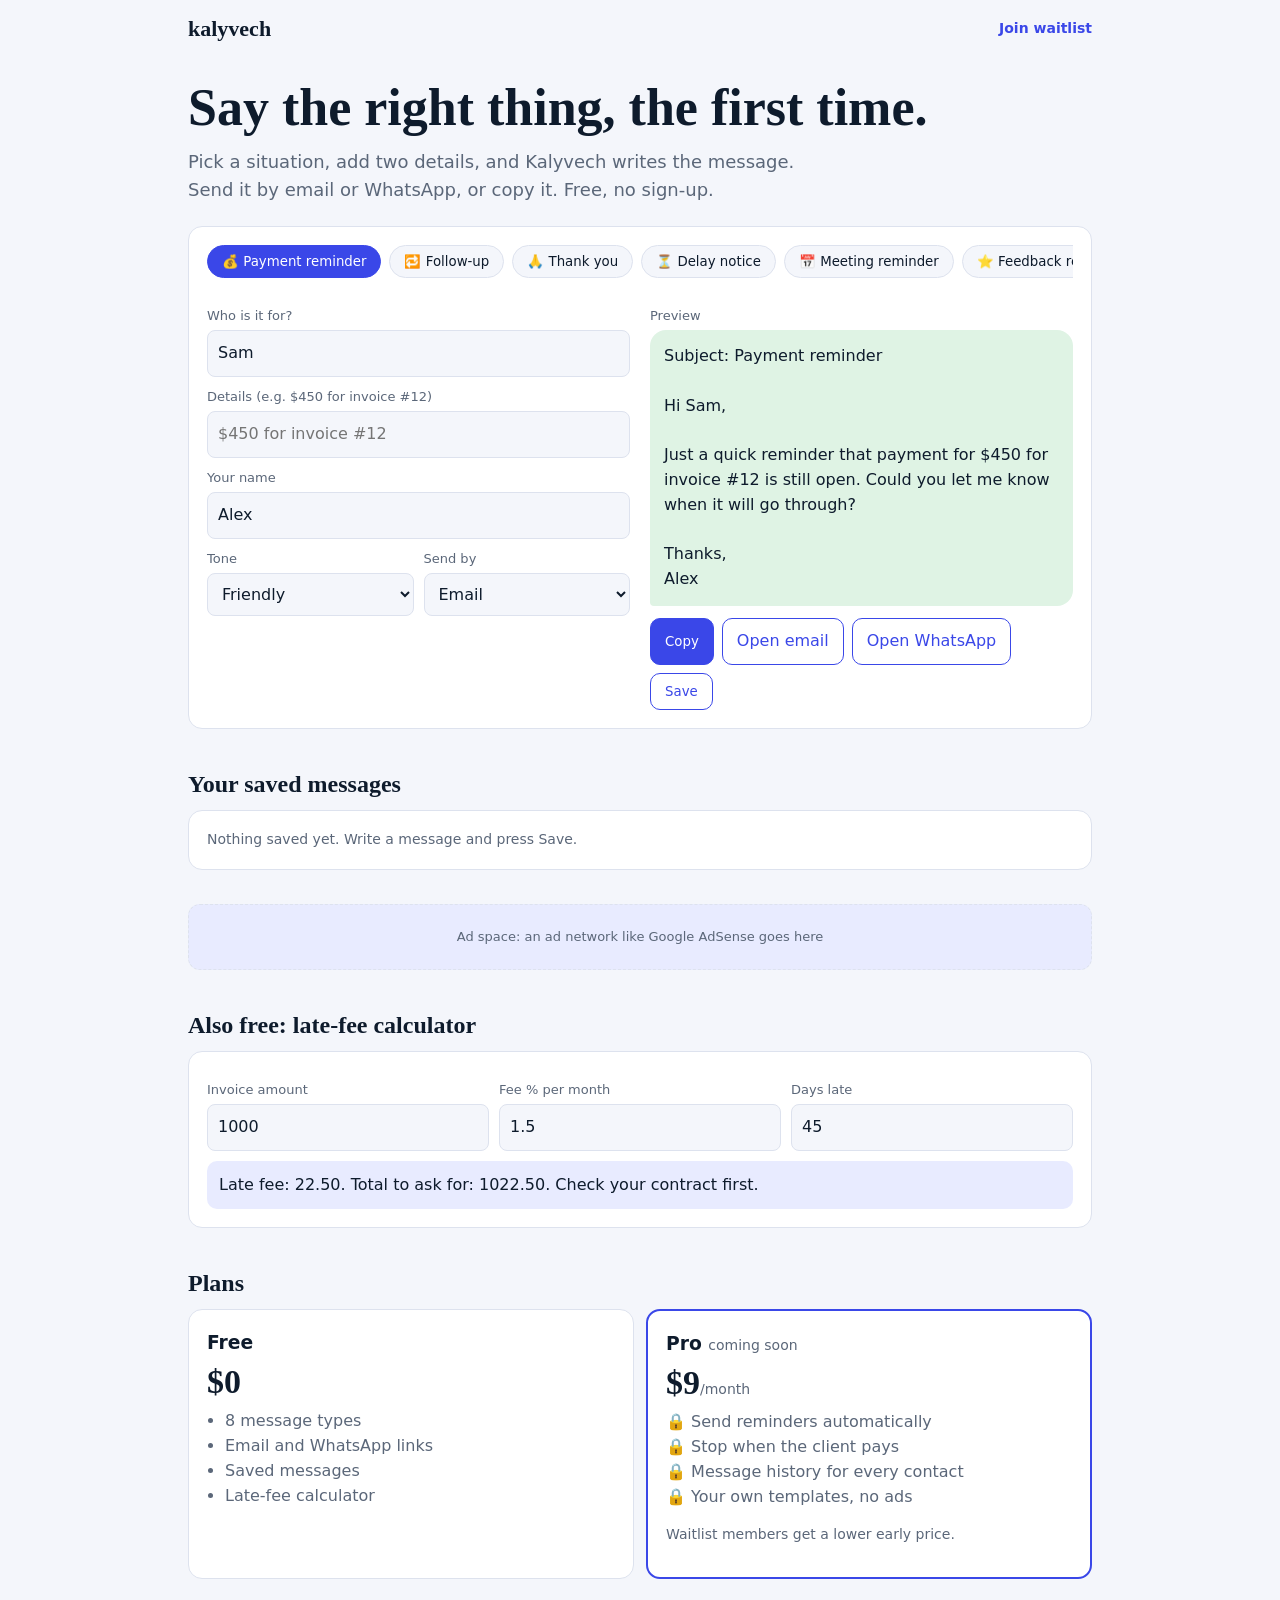
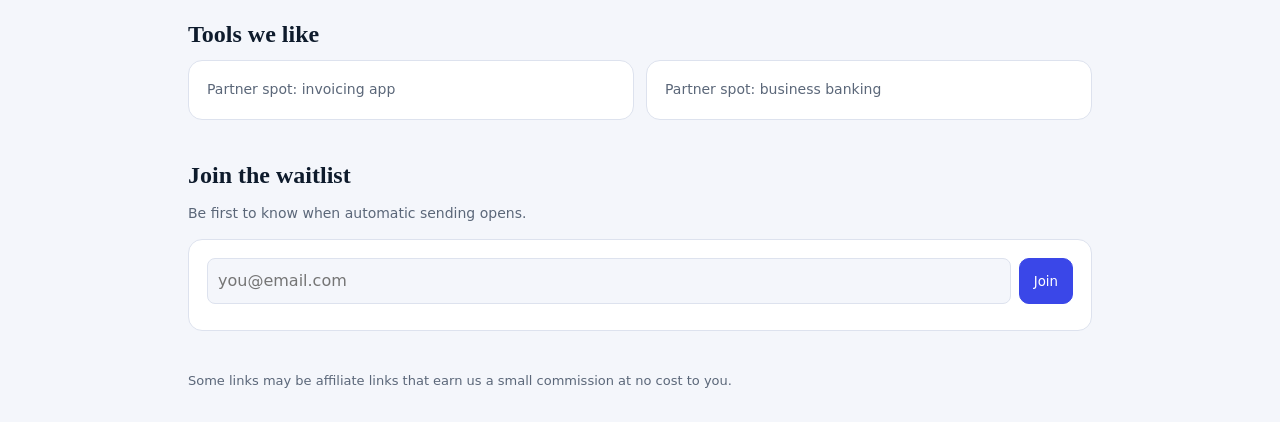
==== index.html @ 541b2f96 "Add files via upload" ====
<!doctype html>
<html lang="en"><head><meta charset="utf-8">
<meta name="viewport" content="width=device-width, initial-scale=1, viewport-fit=cover">
<title>Kalyvech: write the right message in seconds</title>
<meta name="description" content="Free message writer for reminders, follow-ups, thank-yous, invites and more. Copy it or send it by email or WhatsApp.">
<link rel="icon" href="data:image/svg+xml,<svg xmlns=%22http://www.w3.org/2000/svg%22 viewBox=%220 0 100 100%22><text y=%22.9em%22 font-size=%2290%22>💬</text></svg>">
<link rel="stylesheet" href="style.css"></head><body>
<div class="w">
<nav><b>kalyvech</b><a href="#join">Join waitlist</a></nav>
<header><h1>Say the right thing, the first time.</h1>
<p class="l">Pick a situation, add two details, and Kalyvech writes the message. Send it by email or WhatsApp, or copy it. Free, no sign-up.</p></header>

<section class="card" id="app">
<div class="chips" id="chips" role="tablist" aria-label="Message type"></div>
<div class="two">
<div>
<label for="to">Who is it for?</label><input id="to" value="Sam">
<label for="det" id="detl">Details</label><input id="det">
<label for="me">Your name</label><input id="me" value="Alex">
<div class="r2"><div><label for="tone">Tone</label><select id="tone"><option value="0">Friendly</option><option value="1">Professional</option><option value="2">Short and direct</option></select></div>
<div><label for="ch">Send by</label><select id="ch"><option value="email">Email</option><option value="wa">WhatsApp / text</option></select></div></div>
</div>
<div><label>Preview</label><div class="bubble" id="out" aria-live="polite"></div>
<div class="acts"><button class="btn" id="cp">Copy</button><a class="btn o" id="em" target="_blank" rel="noopener">Open email</a><a class="btn o" id="wa" target="_blank" rel="noopener">Open WhatsApp</a><button class="btn o" id="sv">Save</button></div></div>
</div></section>

<section><h2>Your saved messages</h2><div id="lib" class="card"></div></section>

<div class="ad">Ad space: an ad network like Google AdSense goes here</div>

<section><h2>Also free: late-fee calculator</h2>
<div class="card r3"><div><label for="la">Invoice amount</label><input id="la" type="number" value="1000"></div><div><label for="lp">Fee % per month</label><input id="lp" type="number" value="1.5" step="0.1"></div><div><label for="ld">Days late</label><input id="ld" type="number" value="45"></div>
<div class="res" id="fee"></div></div></section>

<section><h2>Plans</h2><div class="plans">
<div class="card"><h3>Free</h3><p class="pr">$0</p><ul><li>8 message types</li><li>Email and WhatsApp links</li><li>Saved messages</li><li>Late-fee calculator</li></ul></div>
<div class="card pro"><h3>Pro <small>coming soon</small></h3><p class="pr">$9<small>/month</small></p><ul class="lk"><li>Send reminders automatically</li><li>Stop when the client pays</li><li>Message history for every contact</li><li>Your own templates, no ads</li></ul><p class="m">Waitlist members get a lower early price.</p></div></div></section>

<section><h2>Tools we like</h2><div class="plans"><div class="card m">Partner spot: invoicing app</div><div class="card m">Partner spot: business banking</div></div></section>

<section id="join"><h2>Join the waitlist</h2><p class="m">Be first to know when automatic sending opens.</p>
<form id="wf" method="post" class="card frm"><input name="email" type="email" required placeholder="you@email.com" aria-label="Email"><button class="btn" type="submit">Join</button><p id="wm" class="m"></p></form></section>
<footer>Some links may be affiliate links that earn us a small commission at no cost to you.</footer>
</div><script src="script.js"></script></body></html>
---- style.css ----
:root{--bg:#f4f6fb;--card:#fff;--ink:#0e1b2c;--m:#5b6779;--a:#3a47e8;--at:#fff;--t:#e8ebff;--b:#dde2ee;--bub:#dff3e4;box-sizing:border-box;padding-top:env(safe-area-inset-top,0px);padding-bottom:env(safe-area-inset-bottom,0px)}
@media(prefers-color-scheme:dark){:root:not([data-theme="light"]){--bg:#0d1320;--card:#161e30;--ink:#eef1f8;--m:#98a3b8;--a:#8e98ff;--at:#0d1320;--t:#222b4a;--b:#2a3550;--bub:#1f3a2c}}
:root[data-theme="dark"]{--bg:#0d1320;--card:#161e30;--ink:#eef1f8;--m:#98a3b8;--a:#8e98ff;--at:#0d1320;--t:#222b4a;--b:#2a3550;--bub:#1f3a2c}
*{box-sizing:border-box}html{scroll-padding-top:env(safe-area-inset-top,0px)}
body{margin:0;background:var(--bg);color:var(--ink);font:16px/1.55 system-ui,-apple-system,"Segoe UI",Roboto,sans-serif}
.w{max-width:940px;margin:0 auto;padding:0 18px 30px}
nav{display:flex;justify-content:space-between;align-items:center;padding:16px 0}nav b{font:700 22px Georgia,serif}
nav a{color:var(--a);font-weight:600;text-decoration:none;font-size:14px}
h1{font:700 clamp(32px,7vw,52px)/1.08 Georgia,"Iowan Old Style",serif;margin:22px 0 12px;max-width:16em}
h2{font:700 24px Georgia,serif;margin:42px 0 12px}h3{margin:0}
.l{color:var(--m);font-size:18px;max-width:34em;margin:0 0 22px}.m{color:var(--m);font-size:14px}
.card{background:var(--card);border:1px solid var(--b);border-radius:14px;padding:18px}
.chips{display:flex;gap:8px;overflow-x:auto;padding-bottom:12px;margin-bottom:6px}
.chips button{border:1px solid var(--b);background:var(--bg);color:var(--ink);border-radius:999px;padding:8px 14px;font:600 14px inherit;font-family:inherit;white-space:nowrap;cursor:pointer}
.chips button[aria-selected=true]{background:var(--a);color:var(--at);border-color:var(--a)}
.two{display:grid;grid-template-columns:1fr 1fr;gap:20px}.r2{display:grid;grid-template-columns:1fr 1fr;gap:10px}
label{display:block;font-size:13px;color:var(--m);margin:10px 0 4px}
input,select{width:100%;padding:10px;border:1px solid var(--b);border-radius:8px;background:var(--bg);color:var(--ink);font:inherit}
:focus-visible{outline:3px solid var(--a);outline-offset:2px}
.bubble{background:var(--bub);border-radius:16px 16px 16px 4px;padding:14px;white-space:pre-wrap;min-height:170px;word-break:break-word}
.acts{display:flex;gap:8px;flex-wrap:wrap;margin-top:12px}
.btn{background:var(--a);color:var(--at);border:1.5px solid var(--a);border-radius:10px;padding:10px 14px;font:600 14px inherit;font-family:inherit;cursor:pointer;text-decoration:none}
.btn.o{background:transparent;color:var(--a)}
.item{display:flex;gap:10px;justify-content:space-between;align-items:flex-start;padding:10px 0;border-bottom:1px solid var(--b)}
.item:last-child{border:0}.item p{margin:0;white-space:pre-wrap;font-size:14px}.item div{display:flex;gap:6px}
.ad{background:var(--t);border:1px dashed var(--b);border-radius:12px;text-align:center;color:var(--m);padding:22px;font-size:13px;margin:34px 0 0}
.r3{display:grid;grid-template-columns:repeat(3,1fr);gap:10px}.res{grid-column:1/-1;background:var(--t);border-radius:10px;padding:12px}
.plans{display:grid;grid-template-columns:repeat(auto-fit,minmax(260px,1fr));gap:12px}
.pr{font:700 34px Georgia,serif;margin:6px 0}.pr small,h3 small{font:400 14px system-ui;color:var(--m)}
.plans ul{padding-left:18px;color:var(--m);margin:8px 0}.pro{border:2px solid var(--a)}.lk{list-style:none;padding:0!important}.lk li::before{content:"🔒 "}
.frm{display:flex;gap:8px;flex-wrap:wrap}.frm input{flex:1;min-width:200px}.frm p{width:100%;margin:0}
footer{color:var(--m);font-size:13px;margin-top:40px}
@media(max-width:700px){.two,.r3{grid-template-columns:1fr}}
@media(prefers-reduced-motion:reduce){*{transition:none!important}}
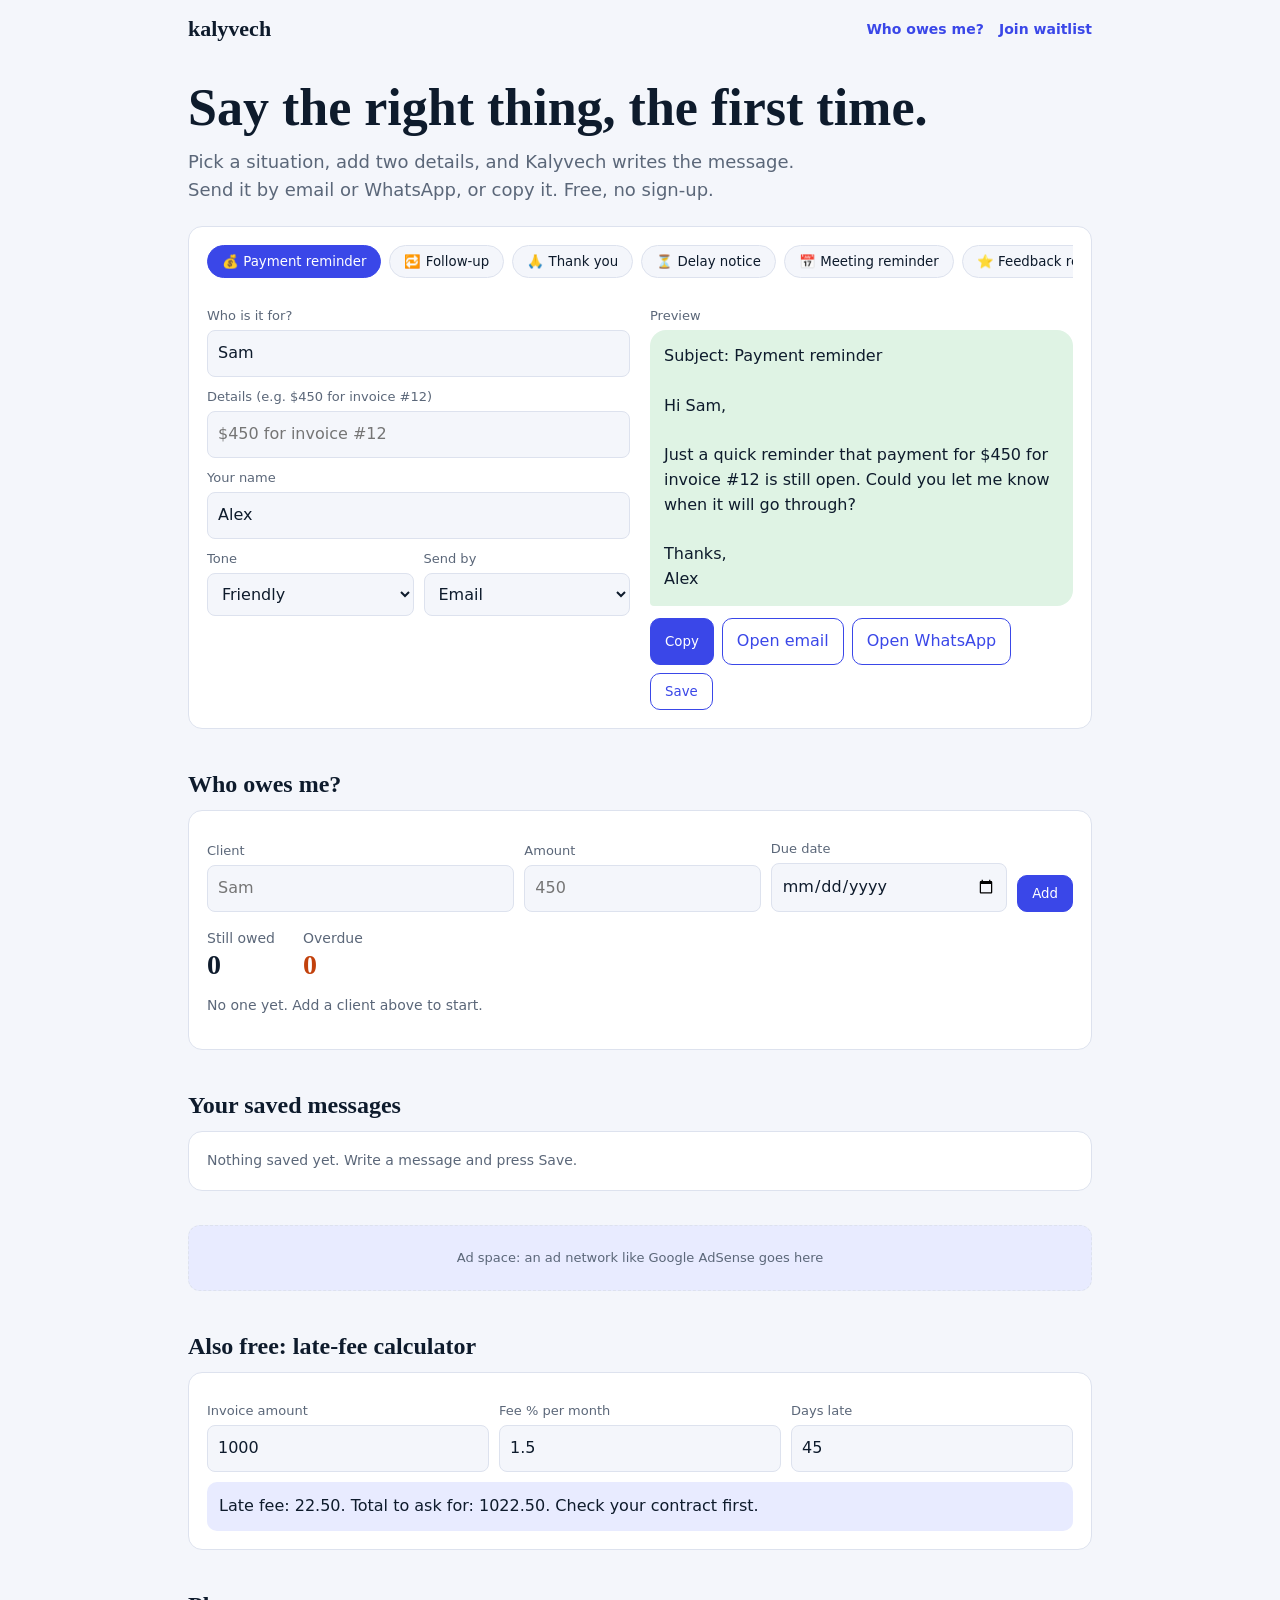
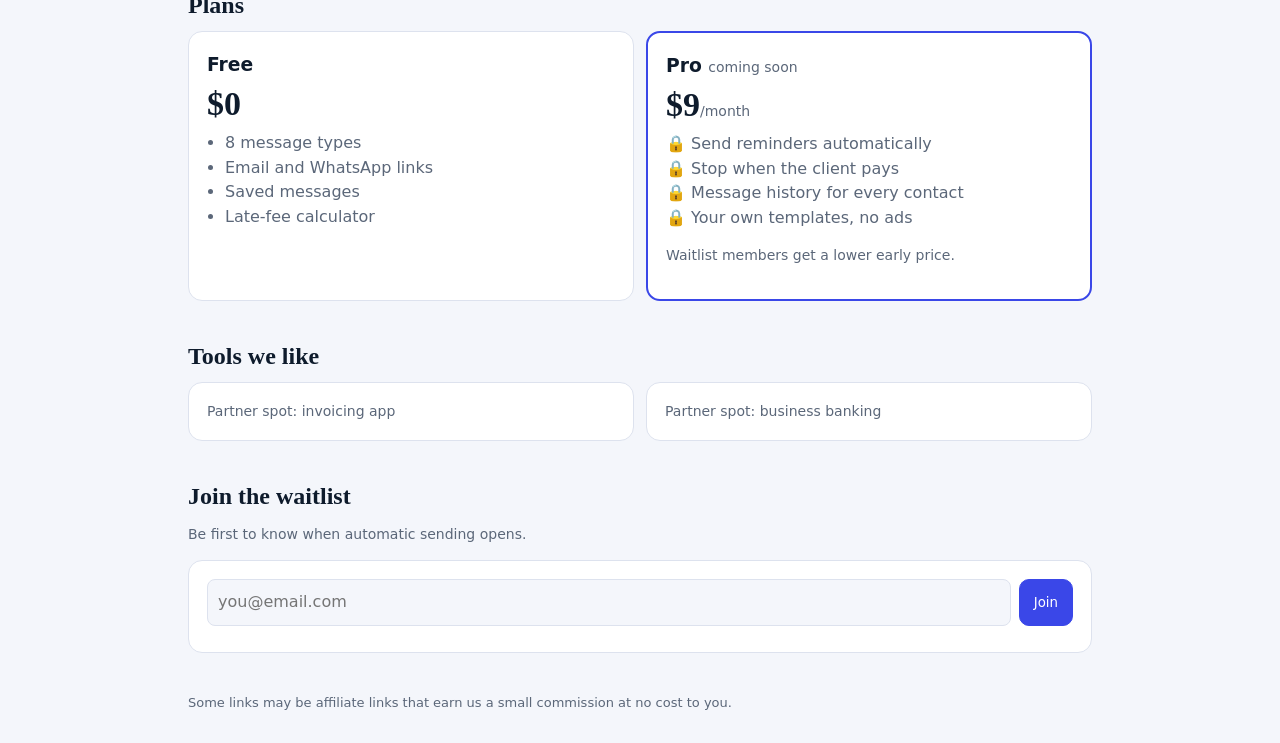
==== commit d00f974b: "Add files via upload" ====
--- a/index.html
+++ b/index.html
@@ -6,7 +6,7 @@
 <link rel="icon" href="data:image/svg+xml,<svg xmlns=%22http://www.w3.org/2000/svg%22 viewBox=%220 0 100 100%22><text y=%22.9em%22 font-size=%2290%22>💬</text></svg>">
 <link rel="stylesheet" href="style.css"></head><body>
 <div class="w">
-<nav><b>kalyvech</b><a href="#join">Join waitlist</a></nav>
+<nav><b>kalyvech</b><span><a href="#track">Who owes me?</a> &nbsp; <a href="#join">Join waitlist</a></span></nav>
 <header><h1>Say the right thing, the first time.</h1>
 <p class="l">Pick a situation, add two details, and Kalyvech writes the message. Send it by email or WhatsApp, or copy it. Free, no sign-up.</p></header>
 
@@ -23,6 +23,11 @@
 <div><label>Preview</label><div class="bubble" id="out" aria-live="polite"></div>
 <div class="acts"><button class="btn" id="cp">Copy</button><a class="btn o" id="em" target="_blank" rel="noopener">Open email</a><a class="btn o" id="wa" target="_blank" rel="noopener">Open WhatsApp</a><button class="btn o" id="sv">Save</button></div></div>
 </div></section>
+
+<section id="track"><h2>Who owes me?</h2>
+<div class="card"><div class="r4"><div><label for="tc">Client</label><input id="tc" placeholder="Sam"></div><div><label for="tm">Amount</label><input id="tm" type="number" min="0" placeholder="450"></div><div><label for="td">Due date</label><input id="td" type="date"></div><div class="al"><button class="btn" id="ta">Add</button></div></div>
+<div class="sum"><div><span class="m">Still owed</span><b id="s1">0</b></div><div><span class="m">Overdue</span><b id="s2">0</b></div></div>
+<div id="tl"></div></div></section>
 
 <section><h2>Your saved messages</h2><div id="lib" class="card"></div></section>
 
--- a/style.css
+++ b/style.css
@@ -32,3 +32,12 @@
 footer{color:var(--m);font-size:13px;margin-top:40px}
 @media(max-width:700px){.two,.r3{grid-template-columns:1fr}}
 @media(prefers-reduced-motion:reduce){*{transition:none!important}}
+
+.r4{display:grid;grid-template-columns:1.3fr 1fr 1fr auto;gap:10px;align-items:end}.al{display:flex}
+.sum{display:flex;gap:28px;margin:16px 0 6px}.sum div{display:flex;flex-direction:column}.sum b{font:700 28px Georgia,serif}#s2{color:#c2410c}
+@media(prefers-color-scheme:dark){#s2{color:#fb923c}}
+.row{display:flex;gap:10px;justify-content:space-between;align-items:center;flex-wrap:wrap;padding:10px 0;border-top:1px solid var(--b)}
+.row.pd .who{text-decoration:line-through;opacity:.5}.who b{display:block}.st{font-size:13px;font-weight:600}.st.od{color:#c2410c}.st.ok{color:var(--m)}.st.pdn{color:#15803d}
+@media(prefers-color-scheme:dark){.st.od{color:#fb923c}.st.pdn{color:#4ade80}}
+.row .acts{margin:0}.btn.sm{padding:6px 10px;font-size:13px}
+@media(max-width:700px){.r4{grid-template-columns:1fr 1fr}.al{grid-column:1/-1}}
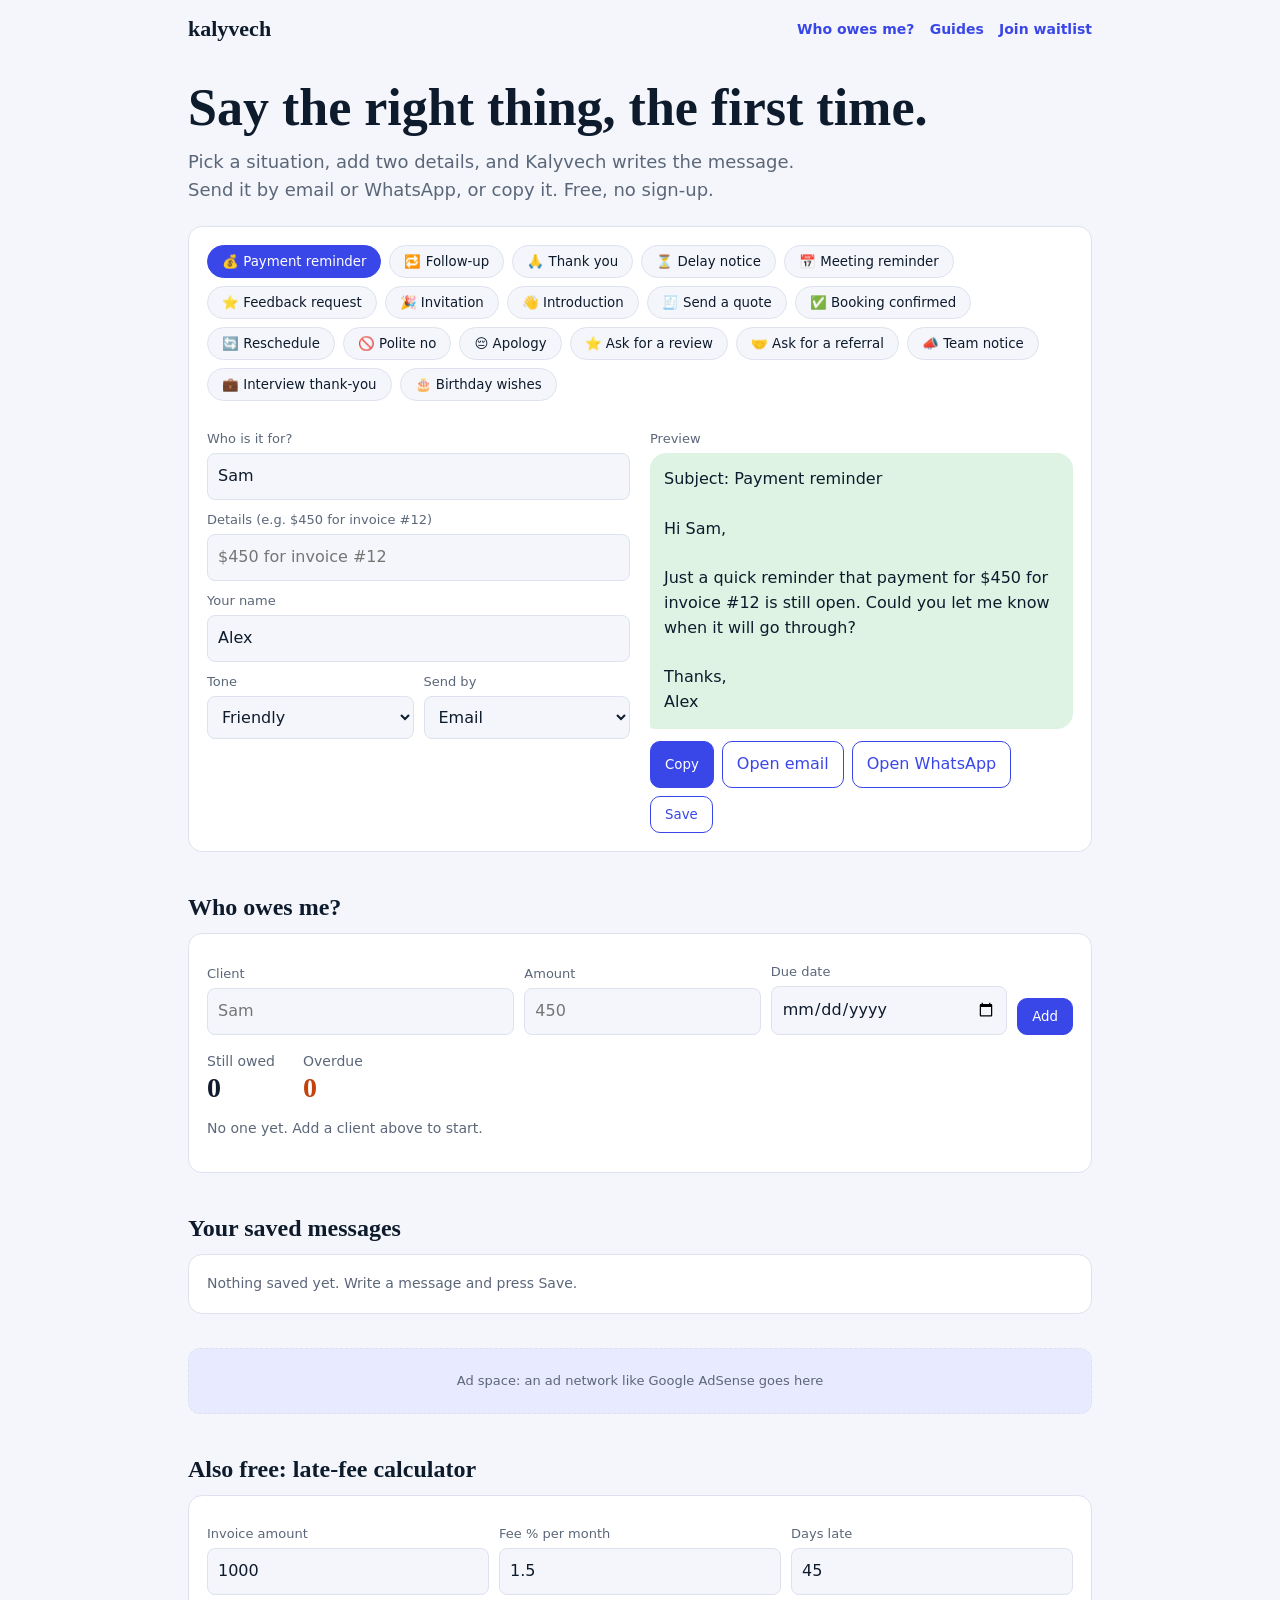
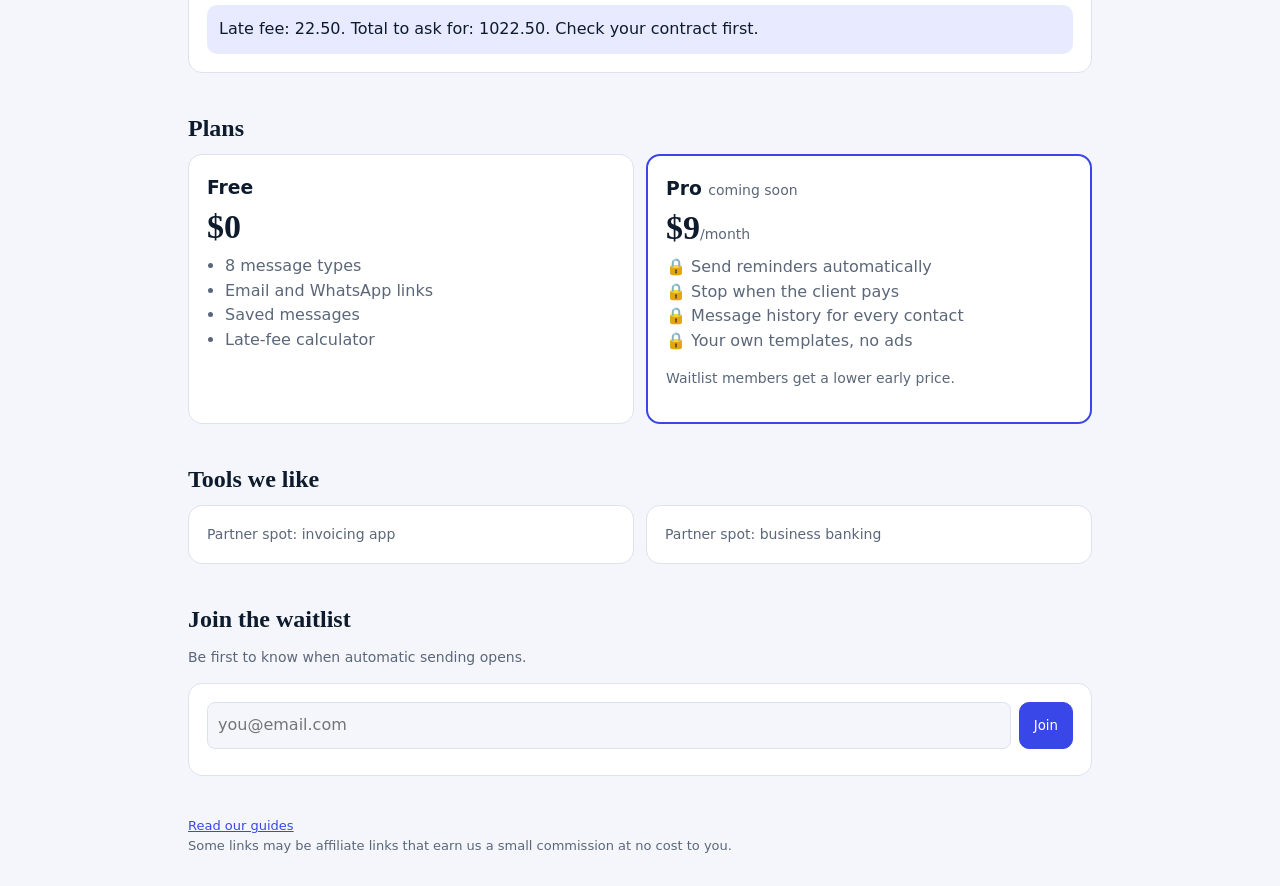
==== commit 4fa8aaf8: "Add files via upload" ====
--- a/index.html
+++ b/index.html
@@ -6,7 +6,7 @@
 <link rel="icon" href="data:image/svg+xml,<svg xmlns=%22http://www.w3.org/2000/svg%22 viewBox=%220 0 100 100%22><text y=%22.9em%22 font-size=%2290%22>💬</text></svg>">
 <link rel="stylesheet" href="style.css"></head><body>
 <div class="w">
-<nav><b>kalyvech</b><span><a href="#track">Who owes me?</a> &nbsp; <a href="#join">Join waitlist</a></span></nav>
+<nav><b>kalyvech</b><span><a href="#track">Who owes me?</a> &nbsp; <a href="blog.html">Guides</a> &nbsp; <a href="#join">Join waitlist</a></span></nav>
 <header><h1>Say the right thing, the first time.</h1>
 <p class="l">Pick a situation, add two details, and Kalyvech writes the message. Send it by email or WhatsApp, or copy it. Free, no sign-up.</p></header>
 
@@ -45,5 +45,5 @@
 
 <section id="join"><h2>Join the waitlist</h2><p class="m">Be first to know when automatic sending opens.</p>
 <form id="wf" method="post" class="card frm"><input name="email" type="email" required placeholder="you@email.com" aria-label="Email"><button class="btn" type="submit">Join</button><p id="wm" class="m"></p></form></section>
-<footer>Some links may be affiliate links that earn us a small commission at no cost to you.</footer>
+<footer><a href="blog.html">Read our guides</a><br>Some links may be affiliate links that earn us a small commission at no cost to you.</footer>
 </div><script src="script.js"></script></body></html>
--- a/style.css
+++ b/style.css
@@ -41,3 +41,12 @@
 @media(prefers-color-scheme:dark){.st.od{color:#fb923c}.st.pdn{color:#4ade80}}
 .row .acts{margin:0}.btn.sm{padding:6px 10px;font-size:13px}
 @media(max-width:700px){.r4{grid-template-columns:1fr 1fr}.al{grid-column:1/-1}}
+
+@media(min-width:701px){.chips{flex-wrap:wrap;overflow:visible}}
+
+nav .logo{font:700 22px Georgia,serif;color:var(--ink);text-decoration:none}
+.art{max-width:680px;margin:0 auto}.art h1{font-size:clamp(28px,6vw,40px)}.art h2{font-size:21px;margin:30px 0 8px}.art p{margin:0 0 12px}
+.ex{background:var(--bub);border-radius:12px;padding:12px 14px;margin:0 0 14px;font-size:15px}
+.cta{margin-top:34px}.cta p{margin:6px 0 12px}
+.gl{display:grid;grid-template-columns:repeat(auto-fit,minmax(260px,1fr));gap:12px}.gc{text-decoration:none;color:var(--ink);display:flex;flex-direction:column;gap:6px}
+footer a{color:var(--a)}.thx h3{font:700 22px Georgia,serif}.thx p{margin:6px 0 12px}
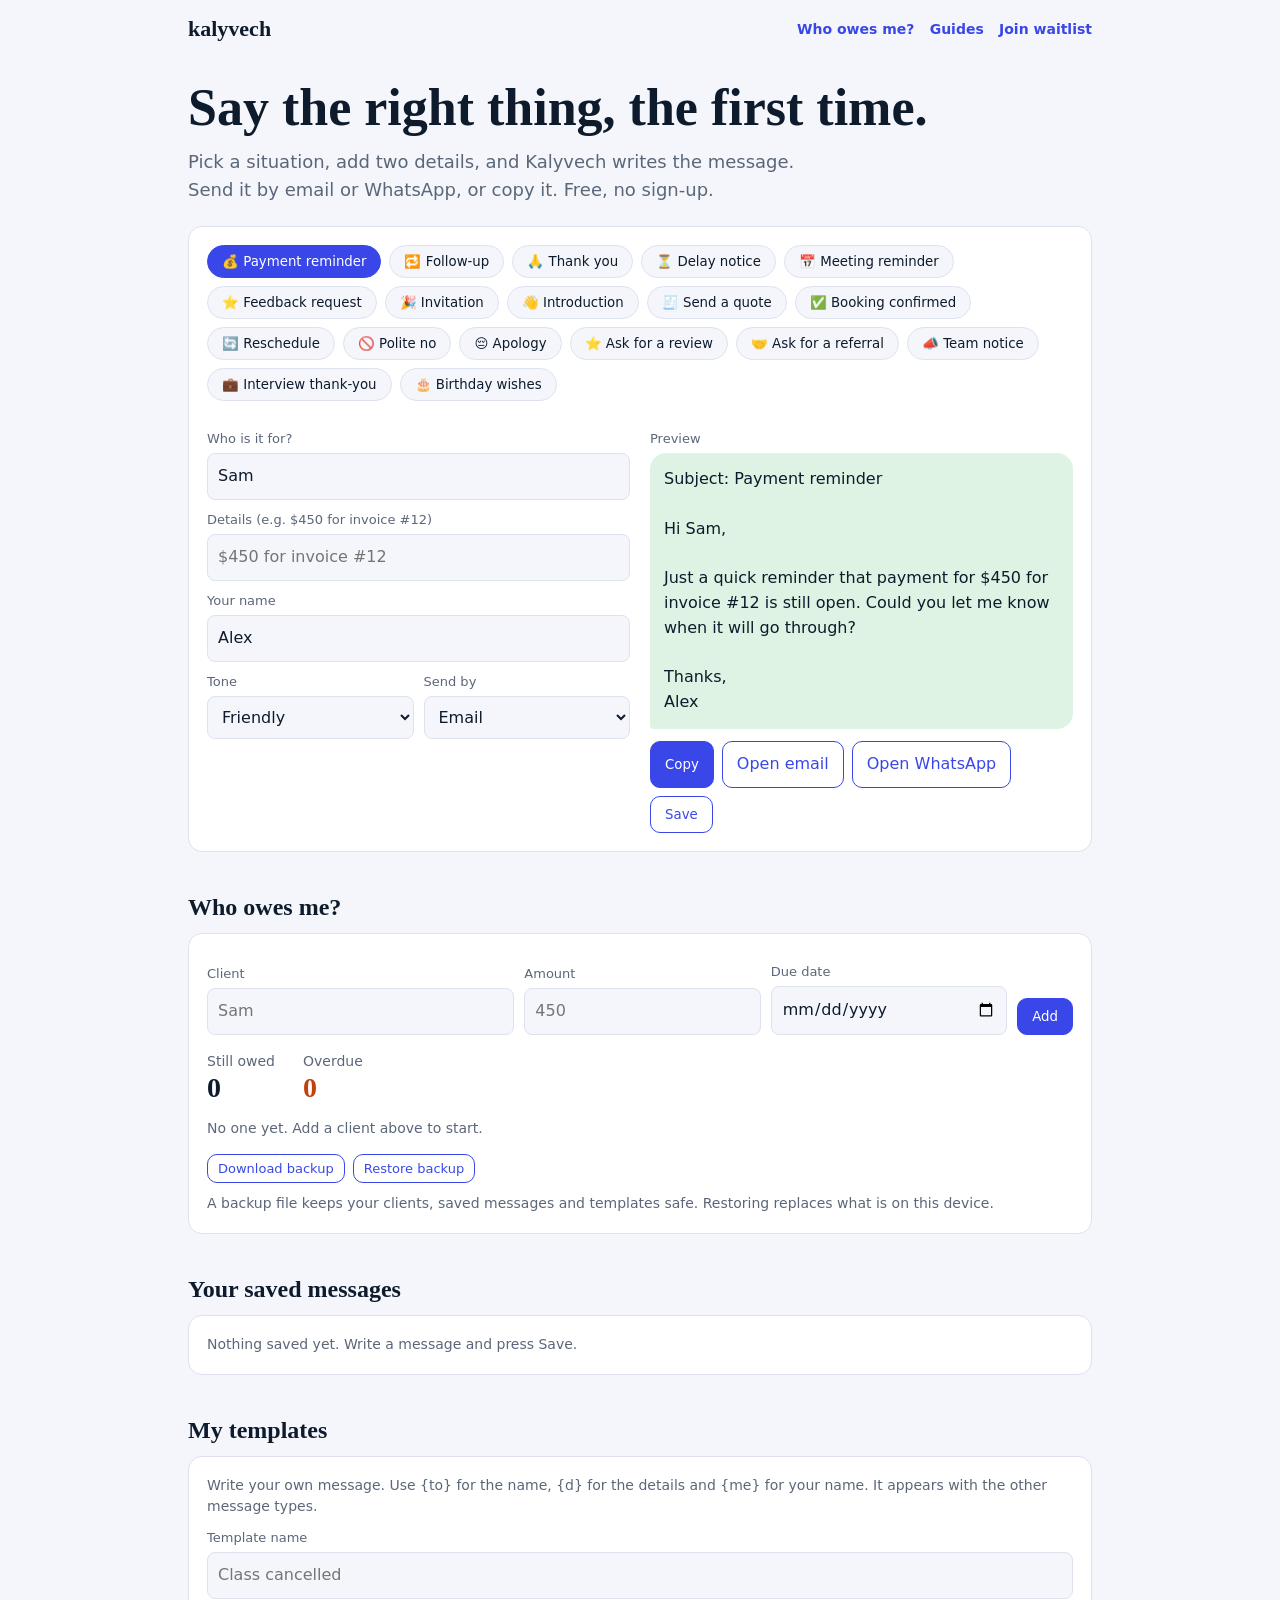
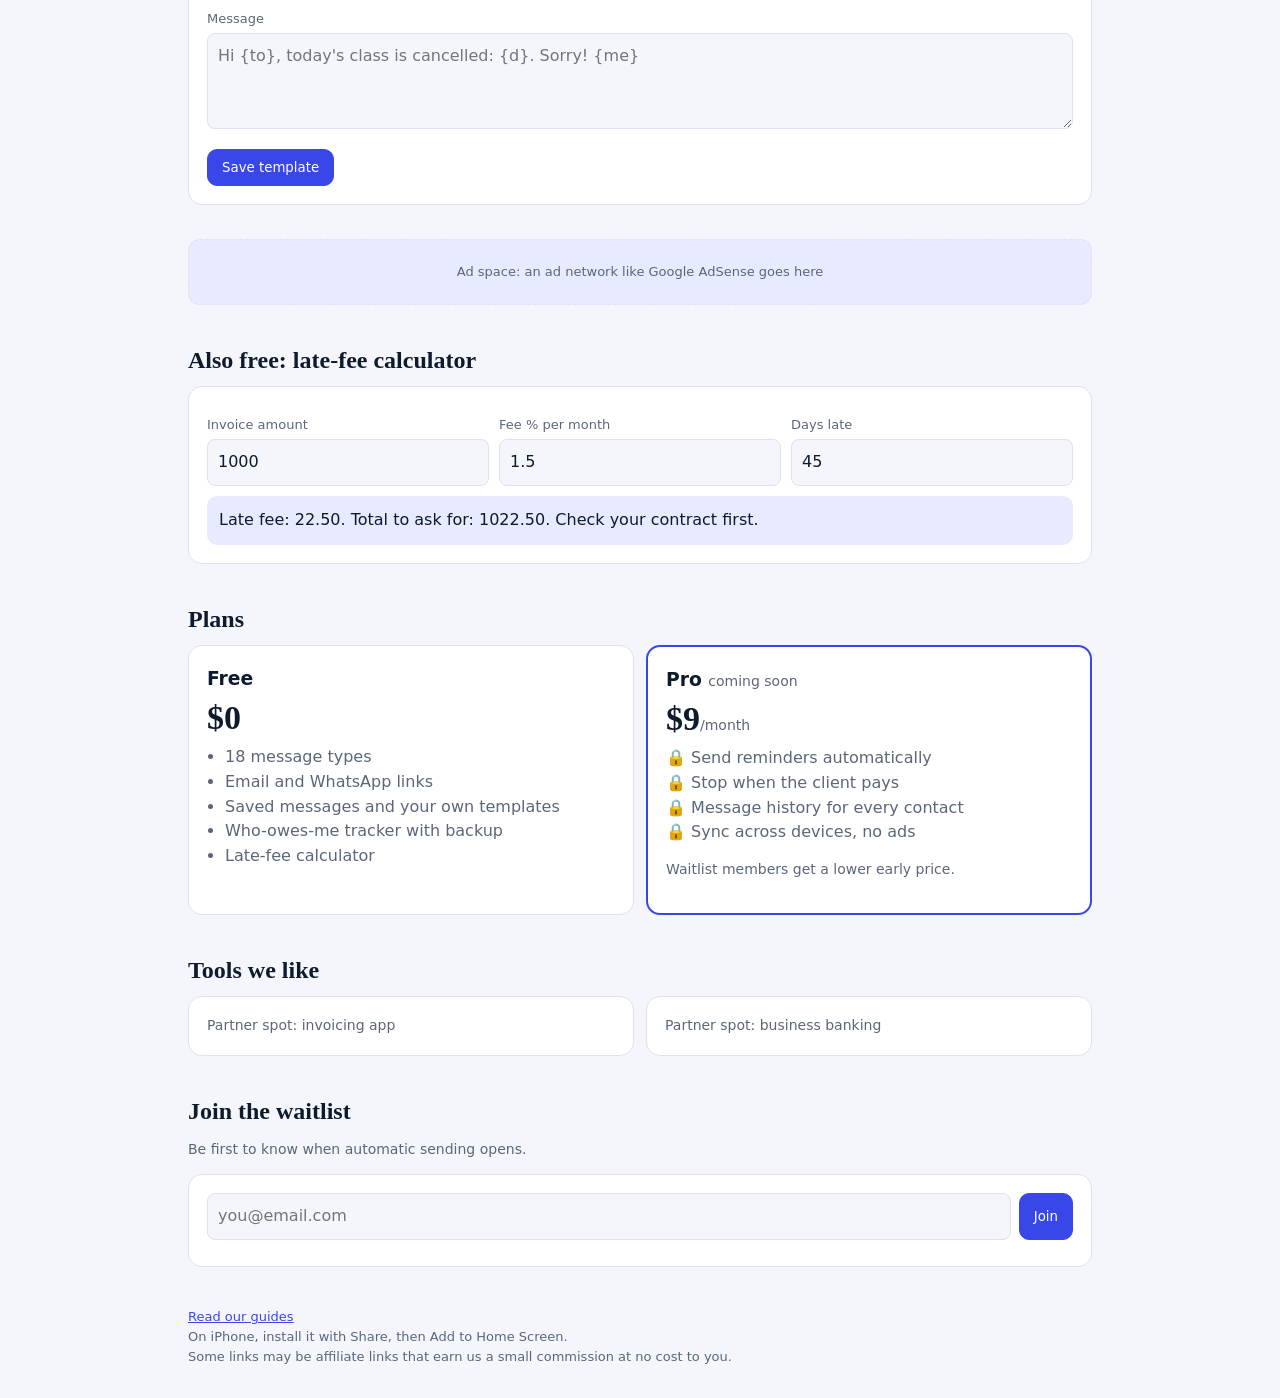
==== commit eaea6007: "Add files via upload" ====
--- a/index.html
+++ b/index.html
@@ -4,11 +4,13 @@
 <title>Kalyvech: write the right message in seconds</title>
 <meta name="description" content="Free message writer for reminders, follow-ups, thank-yous, invites and more. Copy it or send it by email or WhatsApp.">
 <link rel="icon" href="data:image/svg+xml,<svg xmlns=%22http://www.w3.org/2000/svg%22 viewBox=%220 0 100 100%22><text y=%22.9em%22 font-size=%2290%22>💬</text></svg>">
+<meta property="og:title" content="Kalyvech: write the right message in seconds"><meta property="og:description" content="Free message writer, who-owes-me tracker and guides."><meta property="og:type" content="website"><meta property="og:image" content="https://YOURNAME.github.io/REPO/og-image.png"><meta name="twitter:card" content="summary_large_image">
+<link rel="manifest" href="manifest.json"><meta name="theme-color" content="#3a47e8">
 <link rel="stylesheet" href="style.css"></head><body>
 <div class="w">
 <nav><b>kalyvech</b><span><a href="#track">Who owes me?</a> &nbsp; <a href="blog.html">Guides</a> &nbsp; <a href="#join">Join waitlist</a></span></nav>
 <header><h1>Say the right thing, the first time.</h1>
-<p class="l">Pick a situation, add two details, and Kalyvech writes the message. Send it by email or WhatsApp, or copy it. Free, no sign-up.</p></header>
+<p class="l">Pick a situation, add two details, and Kalyvech writes the message. Send it by email or WhatsApp, or copy it. Free, no sign-up.</p><button class="btn o sm" id="inst" hidden>Install as an app</button></header>
 
 <section class="card" id="app">
 <div class="chips" id="chips" role="tablist" aria-label="Message type"></div>
@@ -27,9 +29,14 @@
 <section id="track"><h2>Who owes me?</h2>
 <div class="card"><div class="r4"><div><label for="tc">Client</label><input id="tc" placeholder="Sam"></div><div><label for="tm">Amount</label><input id="tm" type="number" min="0" placeholder="450"></div><div><label for="td">Due date</label><input id="td" type="date"></div><div class="al"><button class="btn" id="ta">Add</button></div></div>
 <div class="sum"><div><span class="m">Still owed</span><b id="s1">0</b></div><div><span class="m">Overdue</span><b id="s2">0</b></div></div>
-<div id="tl"></div></div></section>
+<div id="tl"></div><div class="acts"><button class="btn o sm" id="bd">Download backup</button><button class="btn o sm" id="br">Restore backup</button><input type="file" id="bf" accept="application/json,.json" hidden></div><p class="m" id="bm">A backup file keeps your clients, saved messages and templates safe. Restoring replaces what is on this device.</p></div></section>
 
 <section><h2>Your saved messages</h2><div id="lib" class="card"></div></section>
+
+<section id="tpl"><h2>My templates</h2><div class="card"><p class="m" style="margin:0">Write your own message. Use {to} for the name, {d} for the details and {me} for your name. It appears with the other message types.</p>
+<label for="un">Template name</label><input id="un" placeholder="Class cancelled">
+<label for="ut">Message</label><textarea id="ut" rows="3" placeholder="Hi {to}, today's class is cancelled: {d}. Sorry! {me}"></textarea>
+<div class="acts"><button class="btn" id="us">Save template</button></div><div id="ul"></div></div></section>
 
 <div class="ad">Ad space: an ad network like Google AdSense goes here</div>
 
@@ -38,12 +45,12 @@
 <div class="res" id="fee"></div></div></section>
 
 <section><h2>Plans</h2><div class="plans">
-<div class="card"><h3>Free</h3><p class="pr">$0</p><ul><li>8 message types</li><li>Email and WhatsApp links</li><li>Saved messages</li><li>Late-fee calculator</li></ul></div>
-<div class="card pro"><h3>Pro <small>coming soon</small></h3><p class="pr">$9<small>/month</small></p><ul class="lk"><li>Send reminders automatically</li><li>Stop when the client pays</li><li>Message history for every contact</li><li>Your own templates, no ads</li></ul><p class="m">Waitlist members get a lower early price.</p></div></div></section>
+<div class="card"><h3>Free</h3><p class="pr">$0</p><ul><li>18 message types</li><li>Email and WhatsApp links</li><li>Saved messages and your own templates</li><li>Who-owes-me tracker with backup</li><li>Late-fee calculator</li></ul></div>
+<div class="card pro"><h3>Pro <small>coming soon</small></h3><p class="pr">$9<small>/month</small></p><ul class="lk"><li>Send reminders automatically</li><li>Stop when the client pays</li><li>Message history for every contact</li><li>Sync across devices, no ads</li></ul><p class="m">Waitlist members get a lower early price.</p></div></div></section>
 
 <section><h2>Tools we like</h2><div class="plans"><div class="card m">Partner spot: invoicing app</div><div class="card m">Partner spot: business banking</div></div></section>
 
 <section id="join"><h2>Join the waitlist</h2><p class="m">Be first to know when automatic sending opens.</p>
 <form id="wf" method="post" class="card frm"><input name="email" type="email" required placeholder="you@email.com" aria-label="Email"><button class="btn" type="submit">Join</button><p id="wm" class="m"></p></form></section>
-<footer><a href="blog.html">Read our guides</a><br>Some links may be affiliate links that earn us a small commission at no cost to you.</footer>
+<footer><a href="blog.html">Read our guides</a><br>On iPhone, install it with Share, then Add to Home Screen.<br>Some links may be affiliate links that earn us a small commission at no cost to you.</footer>
 </div><script src="script.js"></script></body></html>
--- a/style.css
+++ b/style.css
@@ -50,3 +50,6 @@
 .cta{margin-top:34px}.cta p{margin:6px 0 12px}
 .gl{display:grid;grid-template-columns:repeat(auto-fit,minmax(260px,1fr));gap:12px}.gc{text-decoration:none;color:var(--ink);display:flex;flex-direction:column;gap:6px}
 footer a{color:var(--a)}.thx h3{font:700 22px Georgia,serif}.thx p{margin:6px 0 12px}
+
+textarea{width:100%;padding:10px;border:1px solid var(--b);border-radius:8px;background:var(--bg);color:var(--ink);font:inherit;resize:vertical}
+#inst{margin-top:6px}#bm{margin:10px 0 0}#tl+.acts{margin-top:14px}
